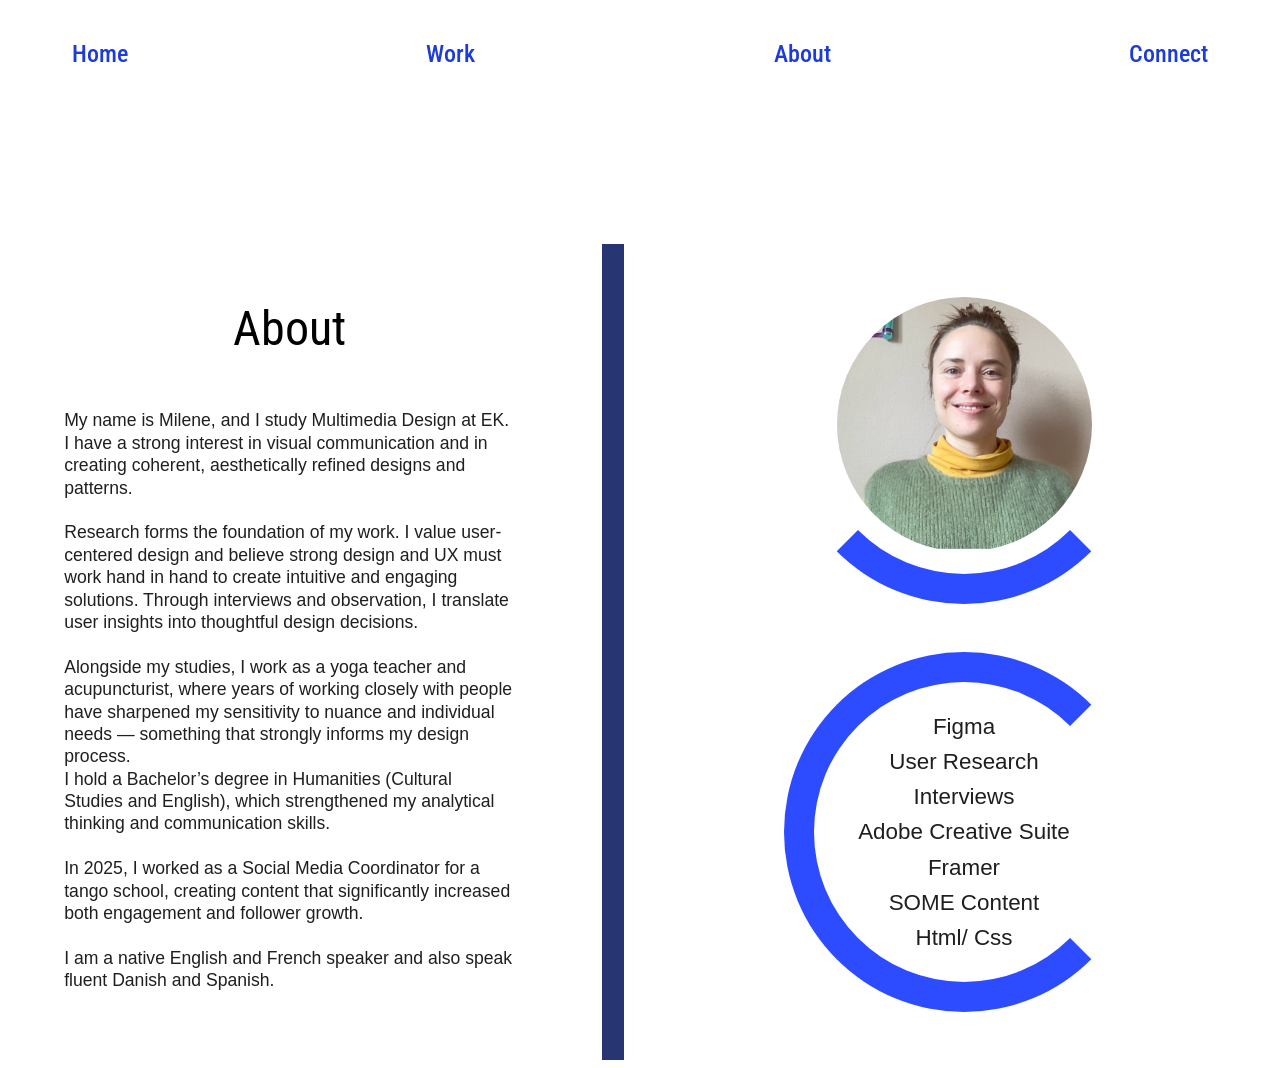
==== about.html @ e253f451 "changes" ====
<!DOCTYPE html>
<html lang="en">
  <head>
    <meta charset="UTF-8" />
    <meta name="viewport" content="width=device-width, initial-scale=1.0" />
    <title>About</title>
    <link rel="stylesheet" href="header.css" />
    <link rel="stylesheet" href="about.css" />
    <link rel="stylesheet" href="style.css" />
  </head>
  <body>
    <header>
      <ul class="header">
        <li><a href="index.html">Home</a></li>
        <li><a href="work.html">Work</a></li>
        <li><a href="about.html">About</a></li>
        <li><a href="contact.html">Connect </a></li>
      </ul>
    </header>
    <main>
      <section class="page">
        <div class="text">
          <h1>About</h1>
          <p class="about">
            My name is Milene, and I study Multimedia Design at EK. I have a strong interest in visual communication and in creating coherent, aesthetically refined designs and patterns. <br /><br />

            Research forms the foundation of my work. I value user-centered design and believe strong design and UX must work hand in hand to create intuitive and engaging solutions. Through interviews and observation, I translate user insights into
            thoughtful design decisions. <br /><br />

            Alongside my studies, I work as a yoga teacher and acupuncturist, where years of working closely with people have sharpened my sensitivity to nuance and individual needs — something that strongly informs my design process. <br />
            I hold a Bachelor’s degree in Humanities (Cultural Studies and English), which strengthened my analytical thinking and communication skills. <br /><br />

            In 2025, I worked as a Social Media Coordinator for a tango school, creating content that significantly increased both engagement and follower growth. <br /><br />

            I am a native English and French speaker and also speak fluent Danish and Spanish.
          </p>
        </div>
        <div class="imgs">
          <div class="ring profile">
            <img src="images/imgme.png" alt="Profile" />
          </div>
          <div class="ring skills">
            <div class="skills-content">
              <p>Figma</p>
              <p>User Research</p>
              <p>Interviews</p>
              <p>Adobe Creative Suite</p>
              <p>Framer</p>
              <p>SOME Content</p>
              <p>Html/ Css</p>
            </div>
          </div>
        </div>
      </section>
    </main>
  </body>
</html>
---- header.css ----
.header {
  list-style: none;
  margin: 0;
  padding: 0;

  display: flex;
  justify-content: space-between;
  padding: 2rem 4rem;
  size: 2rem;
  font-size: 1.5rem;
  max-width: 1200px;
  display: flex;
  margin: auto;
}

.header a {
  text-decoration: none;
  color: #1d3ada;
  font-weight: 500;
  font-family: "Roboto Condensed";
}

.header a:hover {
  opacity: 0.6;
  transition: 0.2s ease;
  /* border: #1d3ada px solid;
  width: 30px;
  border-radius: 70%; */
}
@media screen and (max-width: 700px) {
  .header a {
    font-size: 1.2rem;
  }
}
---- about.css ----
.ring {
  width: 300px;
  aspect-ratio: 1 / 1;
  border-radius: 50%;
  border: 30px solid #2d4bff;
  border-top-color: transparent;
  border-right-color: transparent;
  border-left-color: transparent;
  display: grid;
  place-items: center;
  transition: 0.6s ease;
  margin-bottom: 3rem;
}
h1,
h2,
h3 {
  font-family: "Roboto Condensed", sans-serif;
  text-align: center;
}

/* .ring:hover {
  border-color: #2d4bff;
  transform: rotate(180deg);
} */

.profile img {
  width: 85%;
  height: 85%;
  border-radius: 50%;
  object-fit: cover;
}

.skills {
  border-left-color: #2d4bff;
  border-top-color: #2d4bff;
}

.skills-content {
  text-align: center;
  line-height: 2.2rem;
  font-weight: 500;
  font-size: 1.4rem;
  padding: 0.5rem 0rem;
}

.about {
  margin: 0 auto;
  /* padding: 2rem 5rem; */
  max-width: 80%;
  line-height: 1.4rem;
  font-size: 1.1rem;
  padding-top: 0.8rem;
}

main {
  display: flex;
  flex-direction: column;
  justify-content: center;
  align-items: center;
  margin: auto auto;
}
@media screen and (min-width: 850px) {
  h1 {
    font-size: 3rem;
    padding-top: 1rem;
  }
  .page {
    display: grid;
    grid-template-columns: 1fr 1fr;
    gap: 2rem;
    grid-template-rows: auto;
    margin-top: 9rem;
  }
  .text {
    grid-column: 1 / 2;
    grid-row: 1 / 2;
  }
  .text {
    border-right: 22px solid #273573;
    padding-right: 2rem;
  }
  .imgs {
    grid-column: 2 / 3;
    grid-row: 1;
    display: flex;
    flex-direction: column;
    justify-content: center;
    align-items: center;
  }
}
---- style.css ----
@import url("https://fonts.googleapis.com/css2?family=Roboto+Condensed:ital,wght@0,100..900;1,100..900&display=swap");

font-family: "Roboto Condensed", sans-serif;
h1,
h2,
h3 {
  font-family: "Roboto Condensed", sans-serif;
}
p {
  margin: 0;
  font-family: "Poppins", sans-serif;
  color: #1f1f1f;
}
a {
  font-family: "Roboto Condensed", sans-serif;
  font-weight: normal;
}

h1 {
  font-family: "Roboto Condensed", sans-serif;
  font-weight: normal;
}
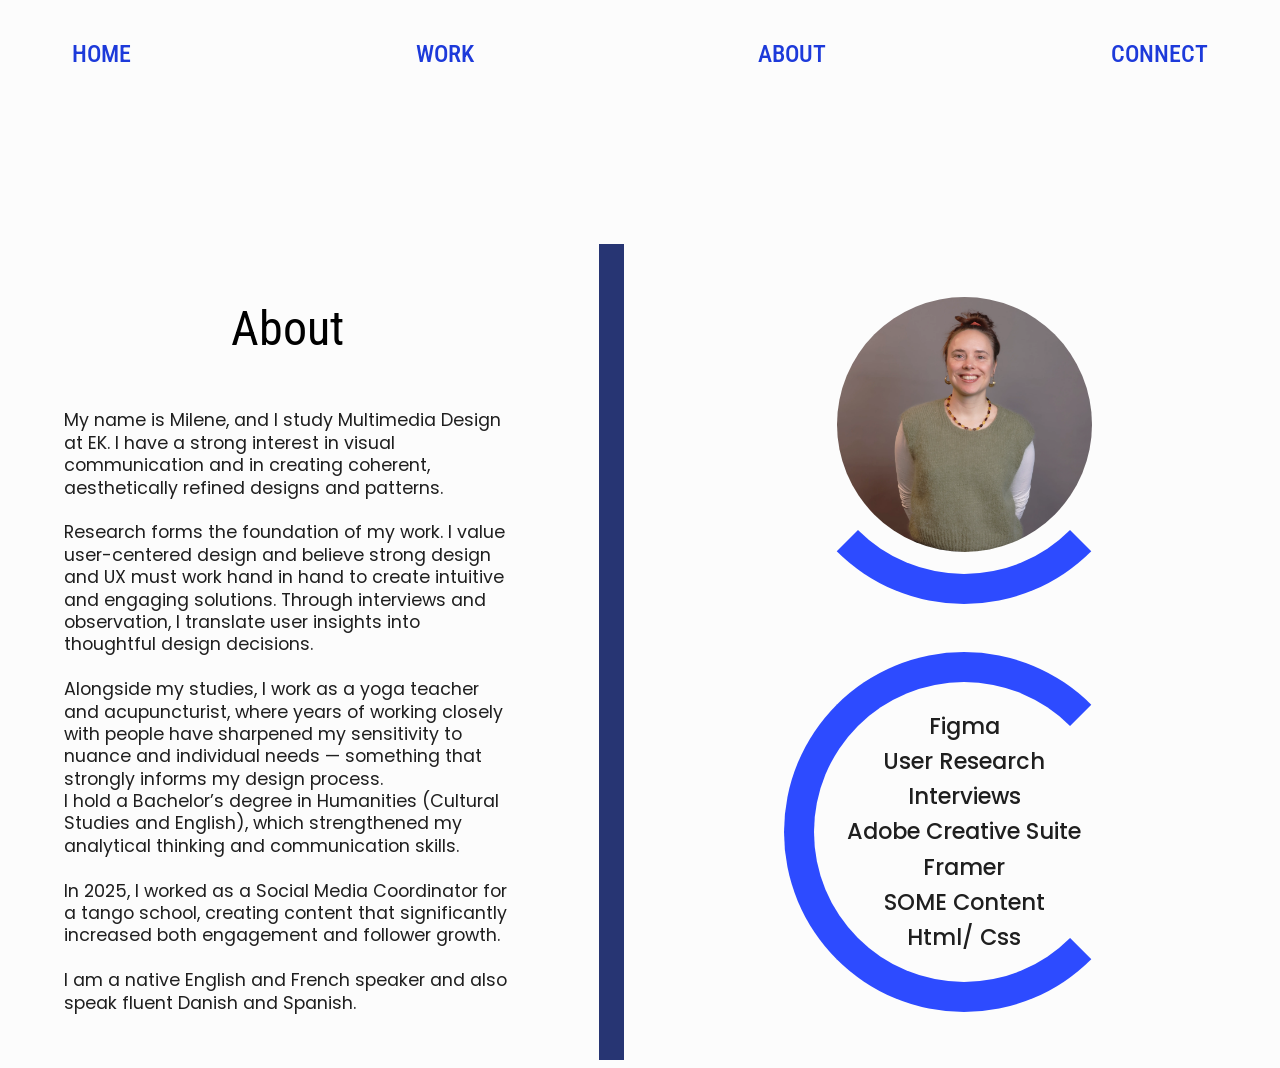
==== commit a6bccd12: "last edits" ====
--- a/about.html
+++ b/about.html
@@ -37,7 +37,7 @@
         </div>
         <div class="imgs">
           <div class="ring profile">
-            <img src="images/imgme.png" alt="Profile" />
+            <img src="images/picme2.webp" alt="Profile" />
           </div>
           <div class="ring skills">
             <div class="skills-content">
--- a/header.css
+++ b/header.css
@@ -6,8 +6,8 @@
   display: flex;
   justify-content: space-between;
   padding: 2rem 4rem;
-  size: 2rem;
-  font-size: 1.5rem;
+  size: 1.5rem;
+  font-size: 1.3rem;
   max-width: 1200px;
   display: flex;
   margin: auto;
@@ -18,11 +18,14 @@
   color: #1d3ada;
   font-weight: 500;
   font-family: "Roboto Condensed";
+  text-transform: uppercase;
+  font-size: 1.5rem;
 }
 
 .header a:hover {
-  opacity: 0.6;
-  transition: 0.2s ease;
+  color: #ff6e61;
+  /* opacity: 0.6; */
+  transition: 0.2s ease-in-out;
   /* border: #1d3ada px solid;
   width: 30px;
   border-radius: 70%; */
@@ -30,5 +33,12 @@
 @media screen and (max-width: 700px) {
   .header a {
     font-size: 1.2rem;
+    gap: 1rem;
+  }
+  .header {
+    justify-content: space-between;
+    gap: 1rem;
+    margin: auto;
+    padding: 2rem 2rem;
   }
 }
--- a/about.css
+++ b/about.css
@@ -38,7 +38,7 @@
 .skills-content {
   text-align: center;
   line-height: 2.2rem;
-  font-weight: 500;
+  font-weight: 450;
   font-size: 1.4rem;
   padding: 0.5rem 0rem;
 }
@@ -59,6 +59,15 @@
   align-items: center;
   margin: auto auto;
 }
+@media screen and (max-width: 850px) {
+  main {
+    display: flex;
+    flex-direction: column;
+    justify-content: center;
+    margin: auto;
+    max-width: 90%;
+  }
+}
 @media screen and (min-width: 850px) {
   h1 {
     font-size: 3rem;
@@ -76,7 +85,7 @@
     grid-row: 1 / 2;
   }
   .text {
-    border-right: 22px solid #273573;
+    border-right: 25px solid #273573;
     padding-right: 2rem;
   }
   .imgs {
@@ -87,4 +96,11 @@
     justify-content: center;
     align-items: center;
   }
+  .work-right a:link {
+    color: #ff6e61;
+    font-size: 2rem;
+  }
+  .header {
+    font-size: 1.4rem;
+  }
 }
--- a/style.css
+++ b/style.css
@@ -1,4 +1,6 @@
 @import url("https://fonts.googleapis.com/css2?family=Roboto+Condensed:ital,wght@0,100..900;1,100..900&display=swap");
+
+@import url("https://fonts.googleapis.com/css2?family=Poppins:ital,wght@0,100;0,200;0,300;0,400;0,500;0,600;0,700;0,800;0,900;1,100;1,200;1,300;1,400;1,500;1,600;1,700;1,800;1,900&family=Roboto+Condensed:ital,wght@0,100..900;1,100..900&family=Roboto+Mono:ital,wght@0,100..700;1,100..700&display=swap");
 
 font-family: "Roboto Condensed", sans-serif;
 h1,
@@ -20,3 +22,6 @@
   font-family: "Roboto Condensed", sans-serif;
   font-weight: normal;
 }
+body {
+  background-color: #fcfcfc;
+}
